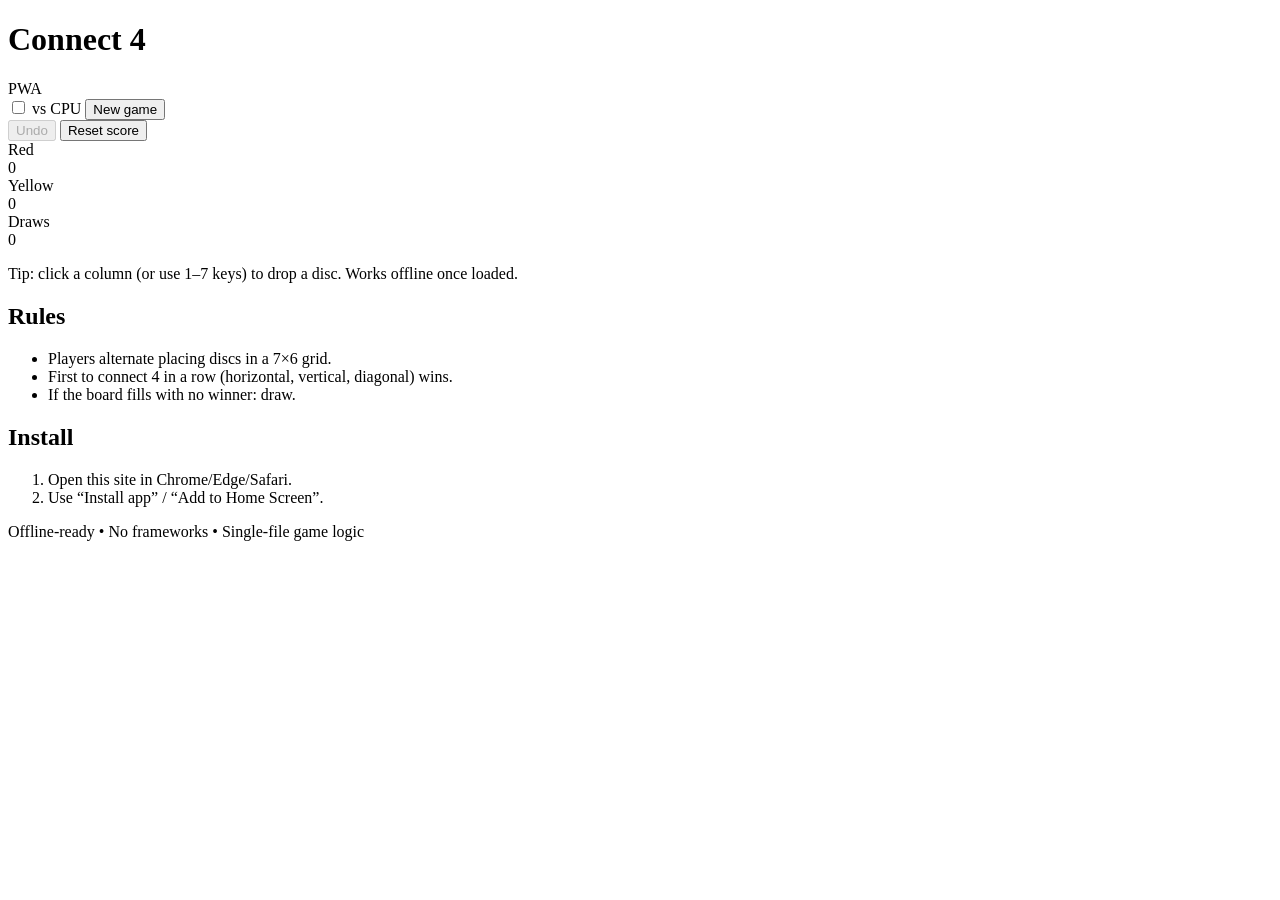
==== docs/index.html @ 28cf2943 "Add files via upload" ====
<!doctype html>
<html lang="en">
<head>
  <meta charset="utf-8" />
  <meta name="viewport" content="width=device-width, initial-scale=1" />
  <meta name="theme-color" content="#0b1220" />
  <meta name="description" content="Connect 4 PWA (offline, installable)" />

  <link rel="manifest" href="/manifest.webmanifest" />
  <link rel="icon" href="/icons/icon-192.png" />
  <link rel="apple-touch-icon" href="/icons/icon-192.png" />

  <title>Connect 4 (PWA)</title>
  <link rel="stylesheet" href="/styles.css" />
</head>
<body>
  <header class="topbar">
    <div class="brand">
      <span class="dot red" aria-hidden="true"></span>
      <span class="dot yellow" aria-hidden="true"></span>
      <h1>Connect 4</h1>
      <span class="badge">PWA</span>
    </div>

    <div class="controls">
      <label class="toggle">
        <input id="vsCpu" type="checkbox" />
        <span>vs CPU</span>
      </label>
      <button id="newGame" class="btn">New game</button>
    </div>
  </header>

  <main class="layout">
    <section class="panel">
      <div class="status" id="status" role="status" aria-live="polite"></div>

      <div class="boardWrap">
        <div class="board" id="board" aria-label="Connect 4 board" role="grid"></div>
        <div class="colHints" id="colHints" aria-hidden="true"></div>
      </div>

      <div class="row">
        <button id="undo" class="btn btnSecondary" disabled>Undo</button>
        <button id="resetScore" class="btn btnSecondary">Reset score</button>
      </div>

      <div class="score">
        <div class="scoreCard">
          <div class="scoreTitle">Red</div>
          <div class="scoreValue" id="scoreRed">0</div>
        </div>
        <div class="scoreCard">
          <div class="scoreTitle">Yellow</div>
          <div class="scoreValue" id="scoreYellow">0</div>
        </div>
        <div class="scoreCard">
          <div class="scoreTitle">Draws</div>
          <div class="scoreValue" id="scoreDraw">0</div>
        </div>
      </div>

      <p class="hint">
        Tip: click a column (or use 1–7 keys) to drop a disc. Works offline once loaded.
      </p>
    </section>

    <section class="panel panelRight">
      <h2>Rules</h2>
      <ul>
        <li>Players alternate placing discs in a 7×6 grid.</li>
        <li>First to connect 4 in a row (horizontal, vertical, diagonal) wins.</li>
        <li>If the board fills with no winner: draw.</li>
      </ul>

      <h2>Install</h2>
      <ol>
        <li>Open this site in Chrome/Edge/Safari.</li>
        <li>Use “Install app” / “Add to Home Screen”.</li>
      </ol>

      <div class="small" id="pwaInfo"></div>
    </section>
  </main>

  <footer class="footer">
    <span>Offline-ready • No frameworks • Single-file game logic</span>
  </footer>

  <script type="module" src="/src/app.js"></script>
</body>
</html>
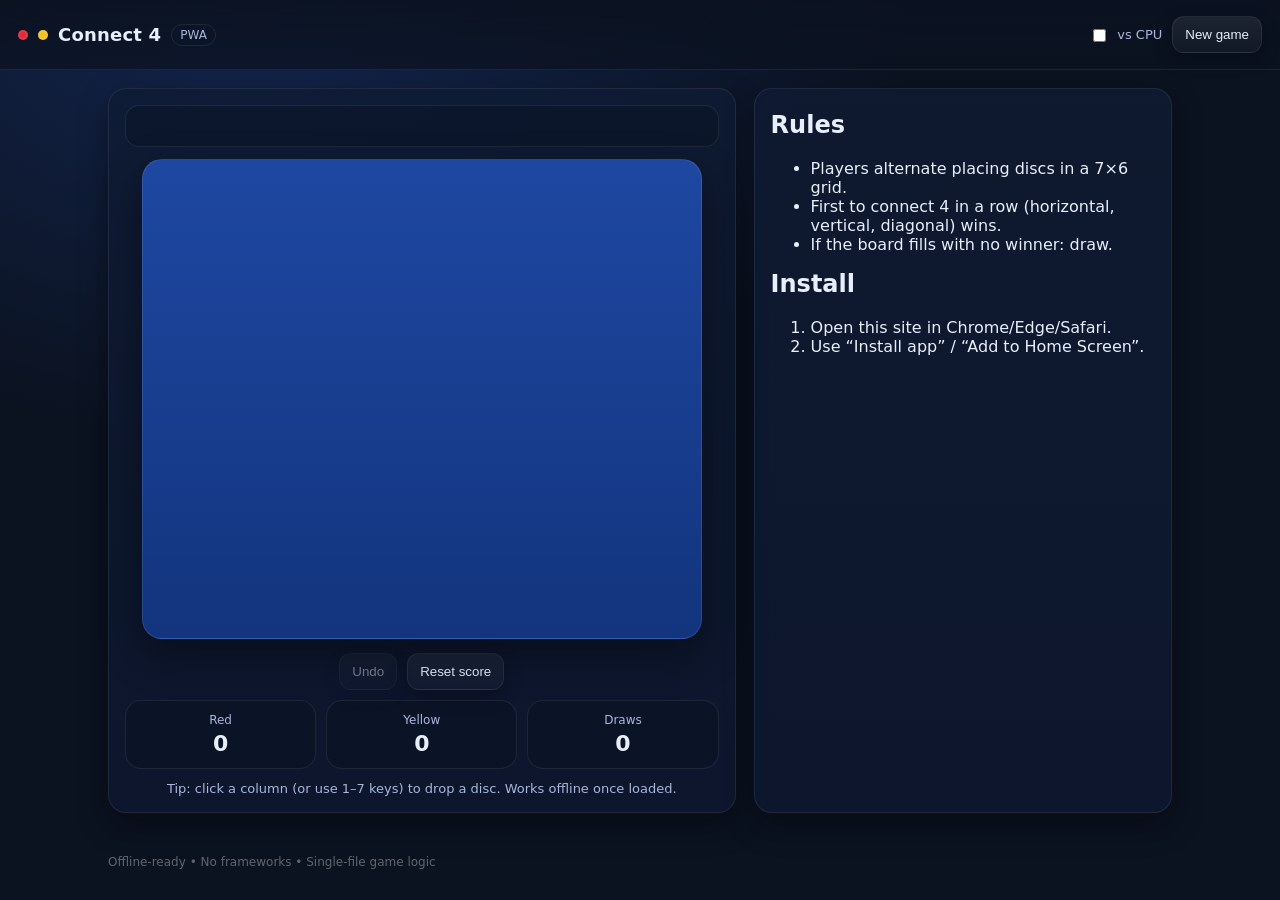
==== commit db1eb3b3: "Update stylesheet link path in index.html" ====
--- a/docs/index.html
+++ b/docs/index.html
@@ -11,7 +11,7 @@
   <link rel="apple-touch-icon" href="/icons/icon-192.png" />
 
   <title>Connect 4 (PWA)</title>
-  <link rel="stylesheet" href="/styles.css" />
+  <link rel="stylesheet" href="./styles.css" />
 </head>
 <body>
   <header class="topbar">
--- a/docs/styles.css
+++ b/docs/styles.css
@@ -0,0 +1,186 @@
+:root{
+  --bg:#0b1220;
+  --panel:#0f1b33;
+  --panel2:#0d1730;
+  --text:#e7eefc;
+  --muted:#a9b7da;
+  --accent:#5aa2ff;
+  --red:#de2b3a;
+  --yellow:#f3c428;
+  --board:#1f4aa8;
+  --hole:#08101f;
+  --border:rgba(255,255,255,.08);
+  --shadow: 0 12px 30px rgba(0,0,0,.35);
+}
+
+*{ box-sizing:border-box; }
+html,body{ height:100%; }
+body{
+  margin:0;
+  font-family: ui-sans-serif, system-ui, -apple-system, Segoe UI, Roboto, Arial, "Noto Sans", "Apple Color Emoji", "Segoe UI Emoji";
+  background: radial-gradient(1200px 800px at 20% 0%, #13254d 0%, var(--bg) 55%);
+  color:var(--text);
+}
+
+.topbar{
+  display:flex;
+  align-items:center;
+  justify-content:space-between;
+  gap:16px;
+  padding:16px 18px;
+  position:sticky;
+  top:0;
+  background: linear-gradient(180deg, rgba(11,18,32,.92), rgba(11,18,32,.72));
+  backdrop-filter: blur(10px);
+  border-bottom:1px solid var(--border);
+}
+
+.brand{ display:flex; align-items:center; gap:10px; }
+.brand h1{ font-size:18px; margin:0; letter-spacing:.2px; }
+.dot{ width:10px; height:10px; border-radius:999px; display:inline-block; box-shadow: 0 0 0 2px rgba(255,255,255,.08) inset; }
+.dot.red{ background: var(--red); }
+.dot.yellow{ background: var(--yellow); }
+.badge{ font-size:12px; color:var(--muted); border:1px solid var(--border); padding:3px 8px; border-radius:999px; }
+
+.controls{ display:flex; align-items:center; gap:10px; flex-wrap:wrap; justify-content:flex-end; }
+.toggle{ display:flex; align-items:center; gap:8px; font-size:13px; color:var(--muted); user-select:none; }
+.toggle input{ transform: translateY(1px); }
+
+.btn{
+  border:1px solid var(--border);
+  background: linear-gradient(180deg, rgba(255,255,255,.08), rgba(255,255,255,.03));
+  color:var(--text);
+  padding:10px 12px;
+  border-radius:12px;
+  cursor:pointer;
+  box-shadow: 0 6px 18px rgba(0,0,0,.25);
+}
+.btn:hover{ border-color: rgba(90,162,255,.35); }
+.btn:disabled{ opacity:.45; cursor:not-allowed; }
+.btnSecondary{ background: linear-gradient(180deg, rgba(255,255,255,.06), rgba(255,255,255,.02)); }
+
+.layout{
+  max-width: 1100px;
+  margin: 18px auto;
+  padding: 0 18px 24px;
+  display:grid;
+  grid-template-columns: 1.2fr .8fr;
+  gap: 18px;
+}
+@media (max-width: 900px){
+  .layout{ grid-template-columns: 1fr; }
+}
+
+.panel{
+  background: linear-gradient(180deg, rgba(15,27,51,.82), rgba(13,23,48,.82));
+  border:1px solid var(--border);
+  border-radius: 18px;
+  box-shadow: var(--shadow);
+  padding: 16px;
+}
+.panelRight h2{ margin-top: 6px; }
+
+.status{
+  padding: 10px 12px;
+  border-radius: 14px;
+  border:1px solid var(--border);
+  background: rgba(0,0,0,.15);
+  color: var(--text);
+  min-height: 42px;
+  display:flex;
+  align-items:center;
+  gap:10px;
+  margin-bottom: 12px;
+}
+.status .pill{ font-size:12px; padding: 3px 10px; border-radius: 999px; border:1px solid var(--border); color: var(--muted); }
+.status .turnDot{ width:10px; height:10px; border-radius:999px; }
+
+.boardWrap{ position:relative; }
+.colHints{
+  position:absolute;
+  top:-44px;
+  left:0;
+  right:0;
+  display:grid;
+  grid-template-columns: repeat(7, 1fr);
+  gap: 10px;
+  pointer-events:none;
+}
+.colHint{
+  height: 34px;
+  border-radius: 12px;
+  border:1px dashed rgba(255,255,255,.12);
+  display:flex;
+  align-items:center;
+  justify-content:center;
+  color: rgba(255,255,255,.25);
+  font-size:12px;
+}
+
+.board{
+  width: min(560px, 100%);
+  aspect-ratio: 7 / 6;
+  margin: 0 auto;
+  border-radius: 20px;
+  padding: 14px;
+  background: linear-gradient(180deg, rgba(31,74,168,.95), rgba(20,54,130,.95));
+  border:1px solid rgba(255,255,255,.10);
+  box-shadow: 0 16px 40px rgba(0,0,0,.38);
+
+  display:grid;
+  grid-template-columns: repeat(7, 1fr);
+  grid-template-rows: repeat(6, 1fr);
+  gap: 10px;
+  position:relative;
+  overflow:hidden;
+}
+
+.cell{
+  border-radius: 999px;
+  background: radial-gradient(circle at 35% 30%, rgba(255,255,255,.08), rgba(255,255,255,0) 45%),
+              radial-gradient(circle at 60% 70%, rgba(0,0,0,.35), rgba(0,0,0,0) 55%),
+              var(--hole);
+  border:1px solid rgba(255,255,255,.06);
+  position:relative;
+}
+
+.disc{
+  position:absolute;
+  inset: 6%;
+  border-radius:999px;
+  transform: translateY(-130%);
+  animation: drop .22s ease-out forwards;
+  box-shadow: 0 10px 18px rgba(0,0,0,.35);
+}
+.disc.red{ background: radial-gradient(circle at 35% 30%, rgba(255,255,255,.35), rgba(255,255,255,0) 45%), var(--red); }
+.disc.yellow{ background: radial-gradient(circle at 35% 30%, rgba(255,255,255,.35), rgba(255,255,255,0) 45%), var(--yellow); }
+
+@keyframes drop{
+  to{ transform: translateY(0); }
+}
+
+.row{ display:flex; gap:10px; justify-content:center; margin: 14px 0 8px; flex-wrap:wrap; }
+
+.score{ display:grid; grid-template-columns: repeat(3, 1fr); gap: 10px; margin-top: 10px; }
+.scoreCard{ border:1px solid var(--border); background: rgba(0,0,0,.12); border-radius: 16px; padding: 12px; text-align:center; }
+.scoreTitle{ color: var(--muted); font-size: 12px; margin-bottom: 4px; }
+.scoreValue{ font-size: 22px; font-weight: 700; }
+
+.hint{ color: var(--muted); font-size: 13px; margin: 12px 4px 0; text-align:center; }
+.small{ color: var(--muted); font-size: 13px; }
+.footer{ max-width:1100px; margin: 0 auto; padding: 0 18px 24px; color: rgba(255,255,255,.35); font-size: 12px; }
+
+/* focus */
+.btn:focus-visible, .cellBtn:focus-visible{ outline: 2px solid rgba(90,162,255,.65); outline-offset: 2px; }
+
+/* make each cell clickable via an overlay button */
+.cellBtn{
+  position:absolute;
+  inset:0;
+  border:0;
+  padding:0;
+  background:transparent;
+  cursor:pointer;
+  border-radius:999px;
+}
+.cellBtn:disabled{ cursor:not-allowed; }
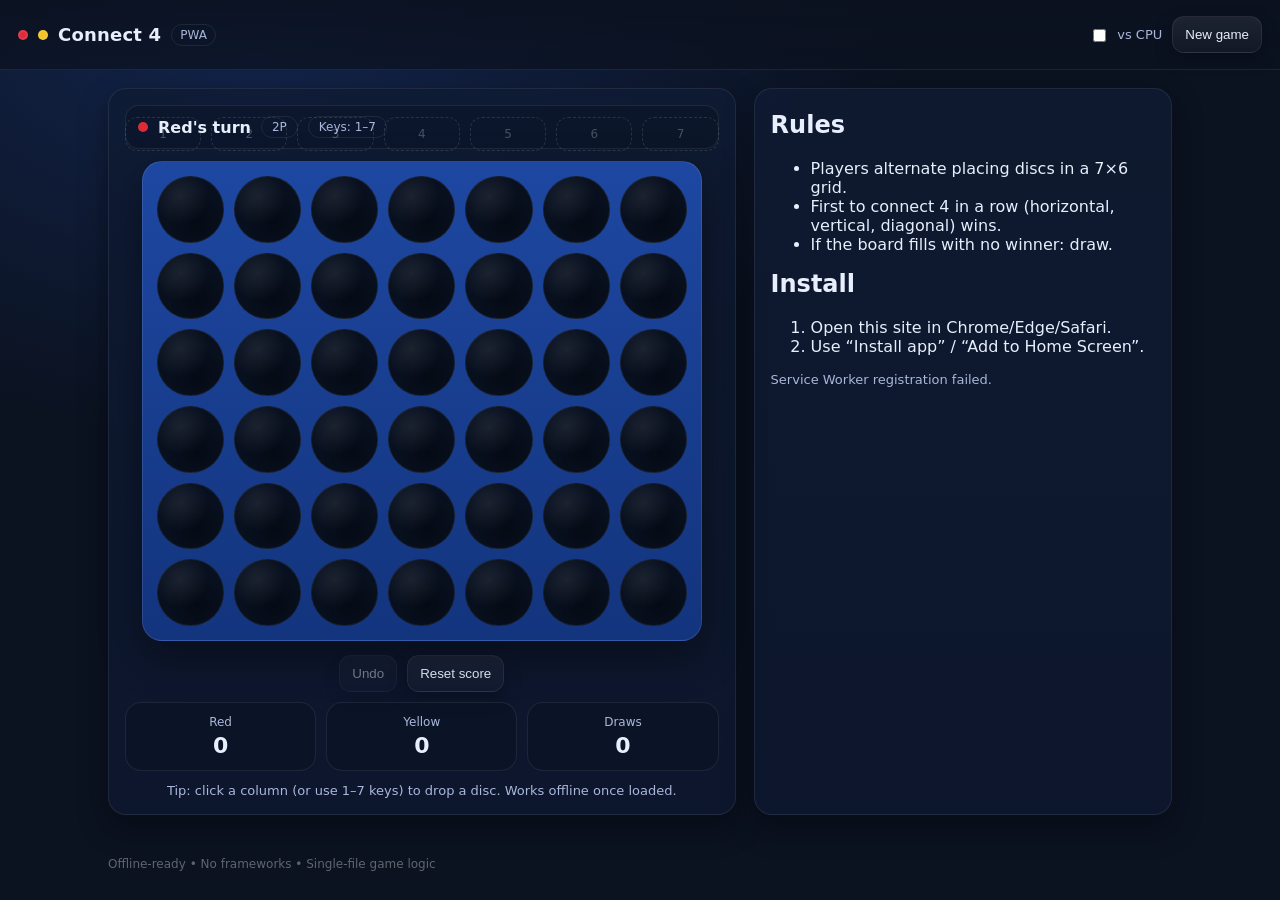
==== commit d20b138b: "path" ====
--- a/docs/index.html
+++ b/docs/index.html
@@ -6,9 +6,9 @@
   <meta name="theme-color" content="#0b1220" />
   <meta name="description" content="Connect 4 PWA (offline, installable)" />
 
-  <link rel="manifest" href="/manifest.webmanifest" />
-  <link rel="icon" href="/icons/icon-192.png" />
-  <link rel="apple-touch-icon" href="/icons/icon-192.png" />
+  <link rel="manifest" href="./manifest.webmanifest" />
+  <link rel="icon" href="./icons/icon-192.png" />
+  <link rel="apple-touch-icon" href="./icons/icon-192.png" />
 
   <title>Connect 4 (PWA)</title>
   <link rel="stylesheet" href="./styles.css" />
@@ -87,6 +87,6 @@
     <span>Offline-ready • No frameworks • Single-file game logic</span>
   </footer>
 
-  <script type="module" src="/src/app.js"></script>
+  <script type="module" src="./src/app.js"></script>
 </body>
 </html>
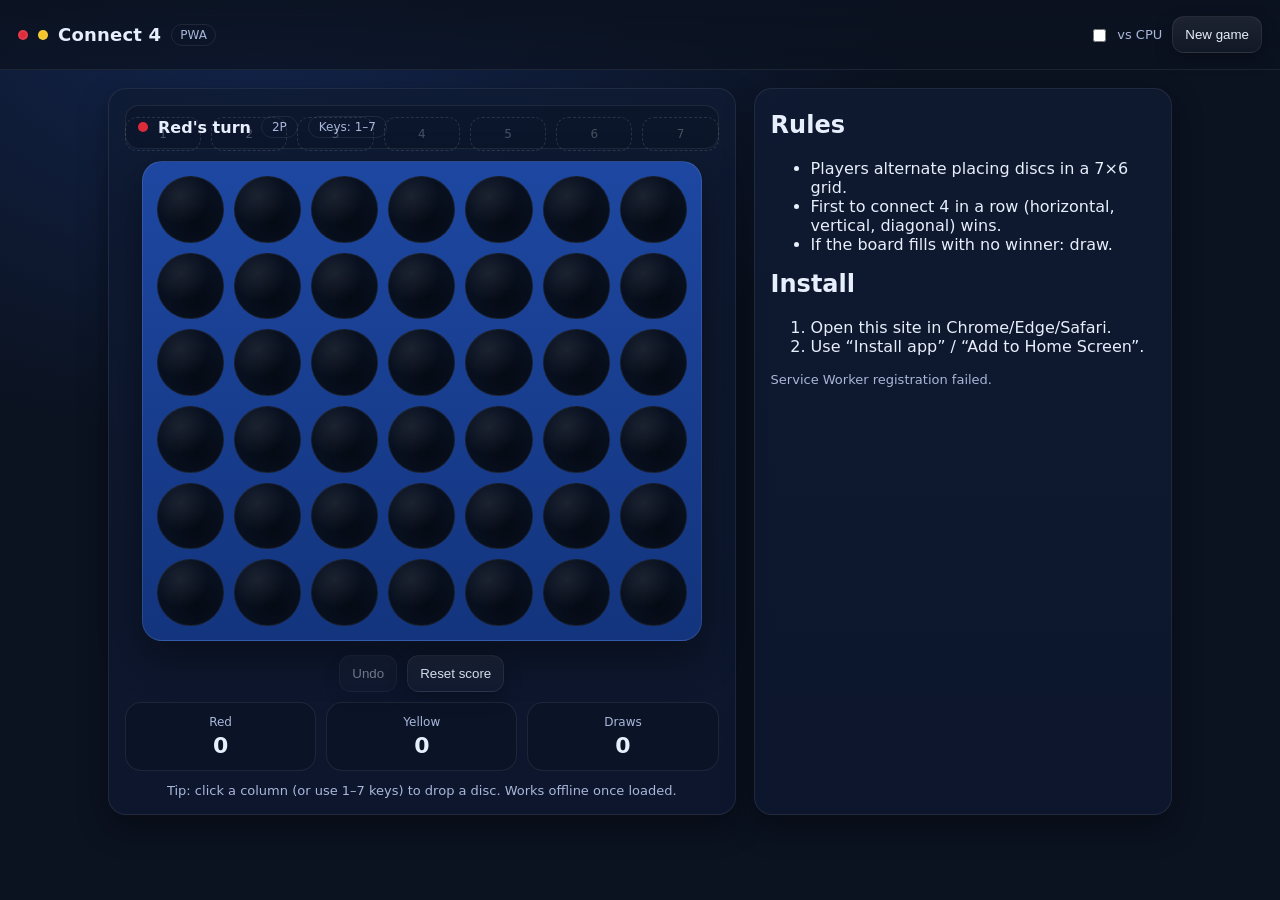
==== commit 2276ef72: "navigator scope fix en random text verwijderd" ====
--- a/docs/index.html
+++ b/docs/index.html
@@ -83,10 +83,6 @@
     </section>
   </main>
 
-  <footer class="footer">
-    <span>Offline-ready • No frameworks • Single-file game logic</span>
-  </footer>
-
   <script type="module" src="./src/app.js"></script>
 </body>
 </html>
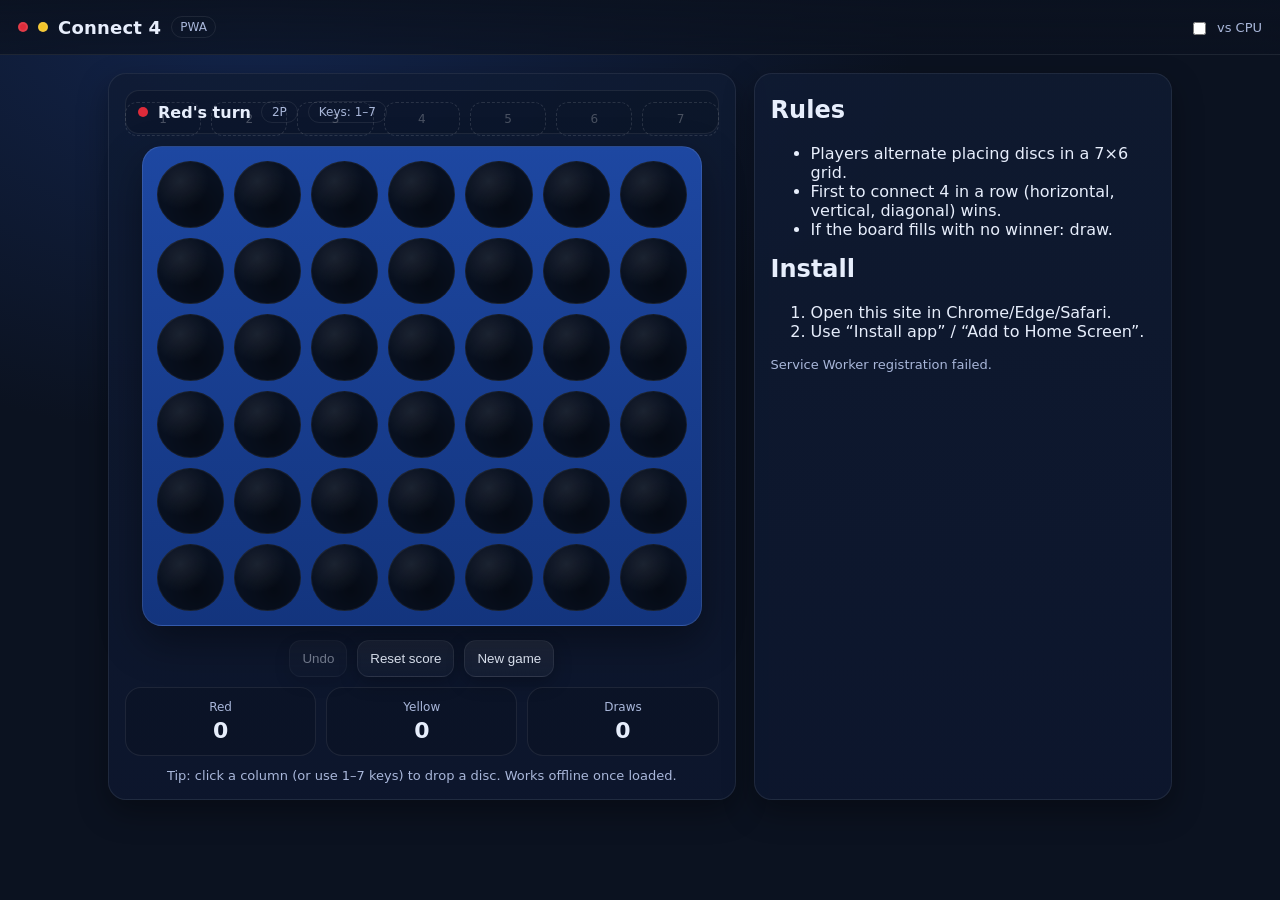
==== commit 42fb9de9: "Re-add 'New game' button in index.html" ====
--- a/docs/index.html
+++ b/docs/index.html
@@ -27,7 +27,6 @@
         <input id="vsCpu" type="checkbox" />
         <span>vs CPU</span>
       </label>
-      <button id="newGame" class="btn">New game</button>
     </div>
   </header>
 
@@ -43,6 +42,7 @@
       <div class="row">
         <button id="undo" class="btn btnSecondary" disabled>Undo</button>
         <button id="resetScore" class="btn btnSecondary">Reset score</button>
+        <button id="newGame" class="btn">New game</button>
       </div>
 
       <div class="score">
